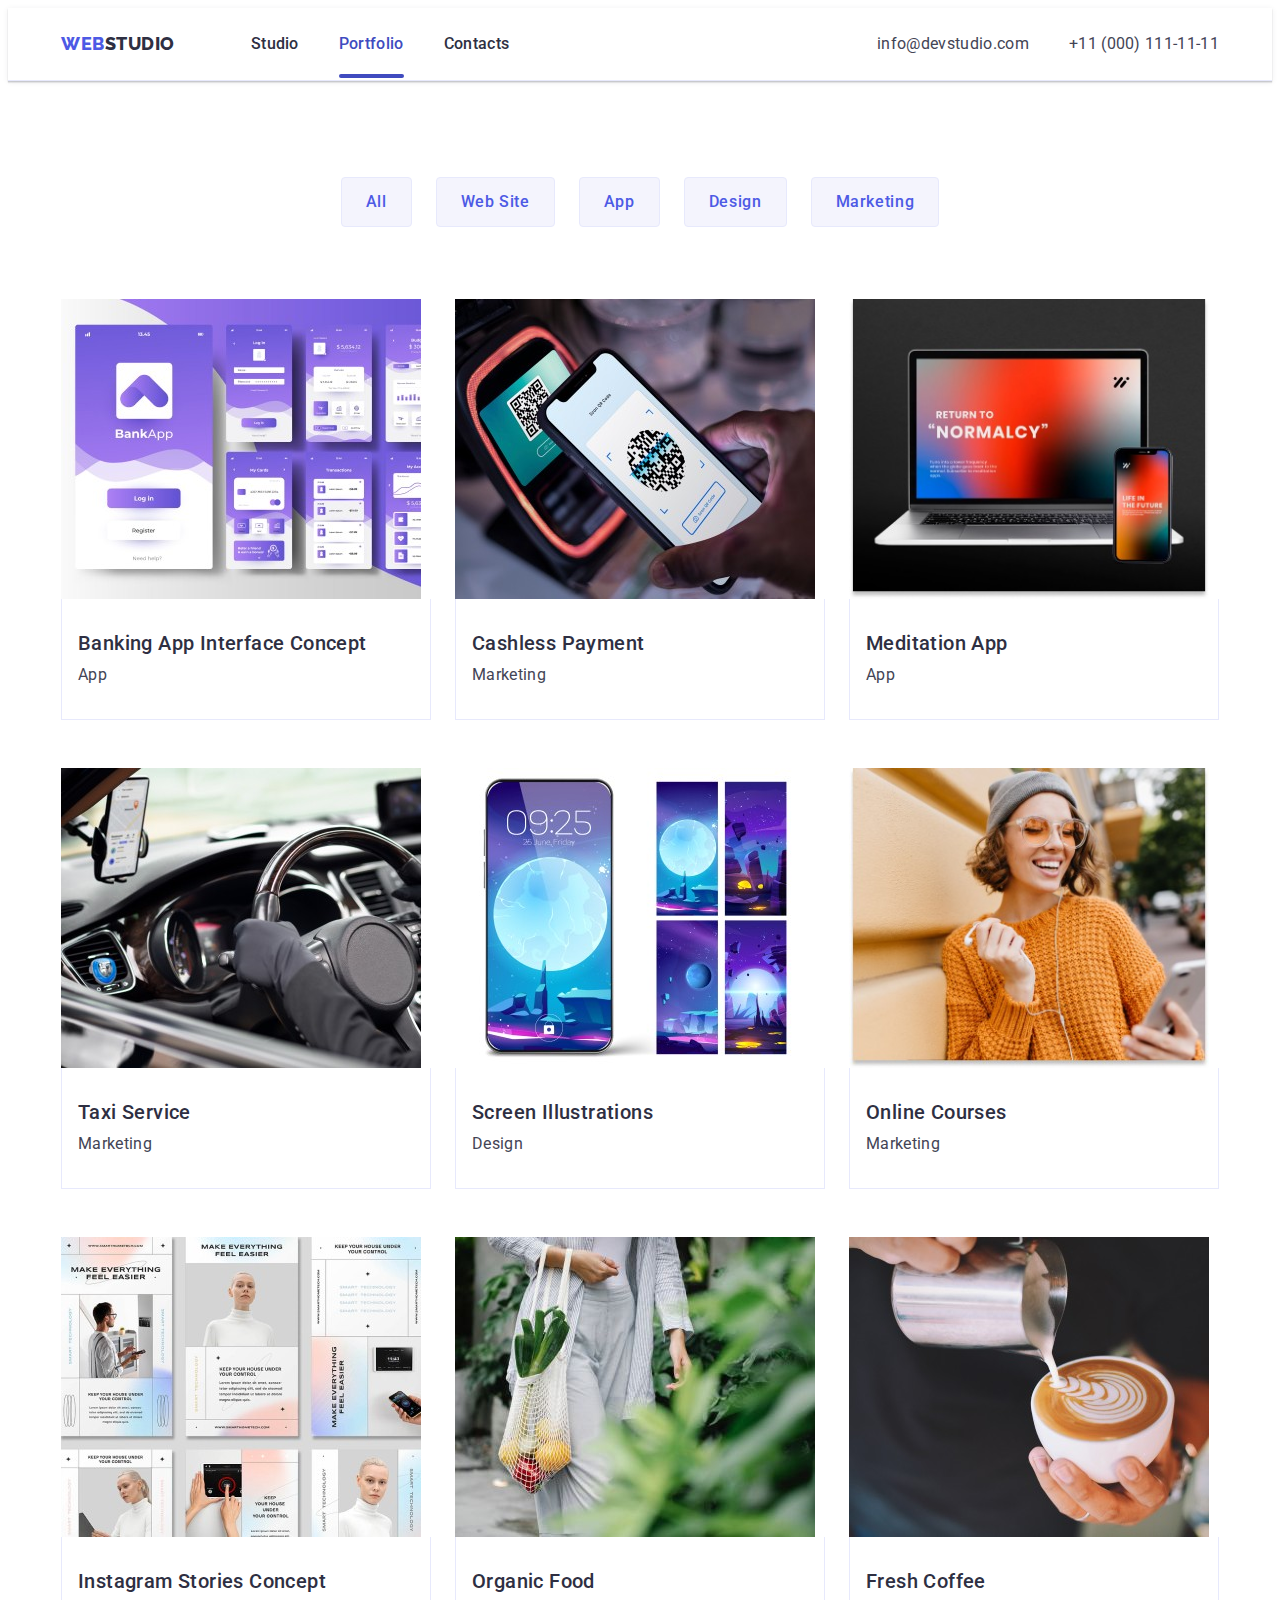
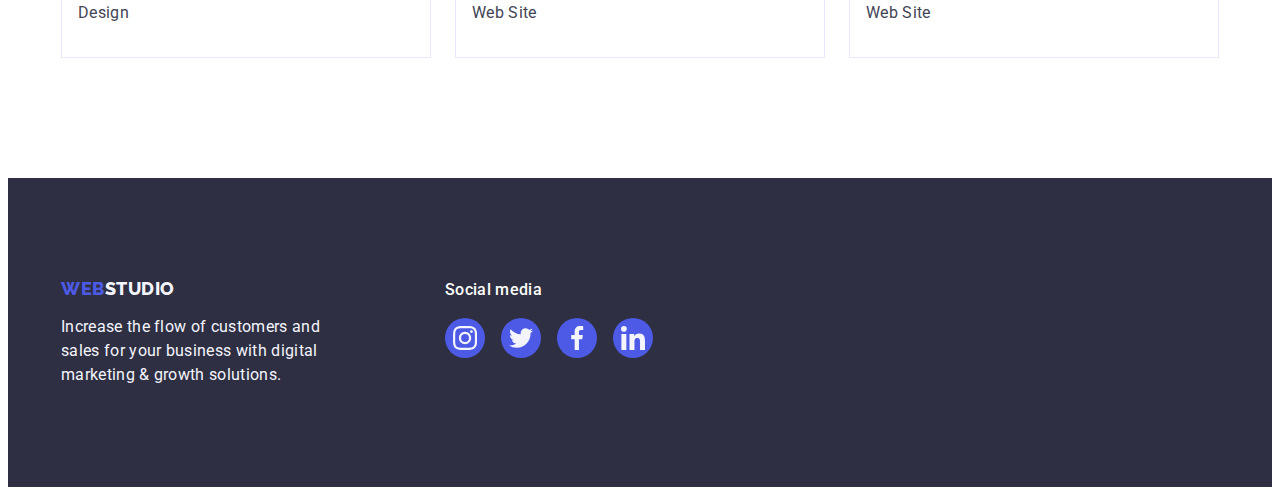
==== portfolio.html @ f7ad9fe5 "start" ====
<!DOCTYPE html>
<html lang="en">

<head>
    <meta charset="UTF-8">
    <meta http-equiv="X-UA-Compatible" content="IE=edge">
    <meta name="viewport" content="width=device-width, initial-scale=1.0">
    <meta name="description" content="WebStudio main page">
    <title>WebStudio - Effective Solutions for Your Business!</title>
    <link rel="preconnect" href="https://fonts.googleapis.com">
    <link rel="preconnect" href="https://fonts.gstatic.com" crossorigin>
    <link
        href="https://fonts.googleapis.com/css2?family=Raleway:wght@800&amp;family=Roboto:wght@400;500;700;900&amp;display=swap"
        rel="stylesheet">
    <link rel="stylesheet" href="https://cdnjs.cloudflare.com/ajax/libs/modern-normalize/2.0.0/modern-normalize.min.css"
        integrity="sha512-4xo8blKMVCiXpTaLzQSLSw3KFOVPWhm/TRtuPVc4WG6kUgjH6J03IBuG7JZPkcWMxJ5huwaBpOpnwYElP/m6wg=="
        crossorigin="anonymous" referrerpolicy="no-referrer" />

    <link rel="stylesheet" href="./css/styles.css">
</head>

<body>
    <header class="header">
        <div class="container header-container">
            <nav class="navigation-wrap">
                <a href="./index.html" class="logo link">Web<span class="header-studio-color">Studio</span></a>
                <ul class="list navigation-list">
                    <li><a href="./index.html" class="header-link link">Studio</a></li>
                    <li><a href="./portfolio.html" class="header-link link current">Portfolio</a></li>
                    <li><a href="" class="header-link link">Contacts</a></li>
                </ul>
            </nav>
            <address class="header-address">
                <ul class="list address-list">
                    <li> <a href="mailto:info@devstudio.com" class="contact-link link">info@devstudio.com</a> </li>
                    <li> <a href="tel:+110001111111" class="contact-link link">+11 (000) 111-11-11</a> </li>
                </ul>
            </address>
        </div>
    </header>

    <main>
        <section class="section portfolio-main-section">
            <div class="container">
                <h1 class="visually-hidden"> Our works </h1>

                <ul class="list portfolio-buttons-wrap">
                    <li><button type="button" class="portfolio-filter-button">All</button></li>
                    <li><button type="button" class="portfolio-filter-button">Web Site</button></li>
                    <li><button type="button" class="portfolio-filter-button">App</button></li>
                    <li><button type="button" class="portfolio-filter-button">Design</button></li>
                    <li><button type="button" class="portfolio-filter-button">Marketing</button></li>
                </ul>

                <ul class="list portfolio-project-wrap">
                    <li class="portfolio-project-item">
                        <a href="" class="link portfolio-project-link">
                            <div class="overlay-block">
                                <img src="./images/banking-app-interface.jpg" alt="The interface of a banking app"
                                    width="360" height="300">
                                <p class="overlay-text"> 14 Stylish and User-Friendly App Design Concepts · Task Manager
                                    App · Calorie Tracker App · Exotic Fruit Ecommerce App ·
                                    Cloud Storage App </p>
                            </div>
                            <div class="portfolio-item-wrap">
                                <h2 class="portfolio-project-subhead">Banking App Interface Concept</h2>
                                <p class="portfolio-project-text">App</p>
                            </div>
                        </a>
                    </li>
                    <li class="portfolio-project-item">
                        <a href="" class="link portfolio-project-link">
                            <div class="overlay-block">
                                <img src="./images/cashless-payment.jpg" alt="A phone scanning QR code for payment"
                                    width="360" height="300">
                                <p class="overlay-text"> 14 Stylish and User-Friendly App Design Concepts · Task Manager
                                    App · Calorie Tracker App · Exotic Fruit Ecommerce App ·
                                    Cloud Storage App </p>
                            </div>
                            <div class="portfolio-item-wrap">
                                <h2 class="portfolio-project-subhead">Cashless Payment</h2>
                                <p class="portfolio-project-text">Marketing</p>
                            </div>
                        </a>
                    </li>
                    <li class="portfolio-project-item">
                        <a href="" class="link portfolio-project-link">
                            <div class="overlay-block">
                                <img src="./images/meditation-app.jpg"
                                    alt="Interface of the meditation app on laptom and phone" width="360" height="300">
                                <p class="overlay-text"> 14 Stylish and User-Friendly App Design Concepts · Task Manager
                                    App · Calorie Tracker App · Exotic Fruit Ecommerce App ·
                                    Cloud Storage App </p>
                            </div>
                            <div class="portfolio-item-wrap">
                                <h2 class="portfolio-project-subhead">Meditation App</h2>
                                <p class="portfolio-project-text">App</p>
                            </div>
                        </a>
                    </li>
                    <li class="portfolio-project-item">
                        <a href="" class="link portfolio-project-link">
                            <div class="overlay-block">
                                <img src="./images/taxi-service.jpg"
                                    alt="A man driving a car looking at map on his phone" width="360" height="300">
                                <p class="overlay-text"> 14 Stylish and User-Friendly App Design Concepts · Task Manager
                                    App · Calorie Tracker App · Exotic Fruit Ecommerce App ·
                                    Cloud Storage App </p>
                            </div>
                            <div class="portfolio-item-wrap">
                                <h2 class="portfolio-project-subhead">Taxi Service</h2>
                                <p class="portfolio-project-text">Marketing</p>
                            </div>
                        </a>
                    </li>
                    <li class="portfolio-project-item">
                        <a href="" class="link portfolio-project-link">
                            <div class="overlay-block">
                                <img src="./images/screen-illustrations.jpg" alt=" Wallpapers with the Moon on a phone"
                                    width="360" height="300">
                                <p class="overlay-text"> 14 Stylish and User-Friendly App Design Concepts · Task Manager
                                    App · Calorie Tracker App · Exotic Fruit Ecommerce App ·
                                    Cloud Storage App </p>
                            </div>
                            <div class="portfolio-item-wrap">
                                <h2 class="portfolio-project-subhead">Screen Illustrations</h2>
                                <p class="portfolio-project-text">Design</p>
                            </div>
                        </a>
                    </li>
                    <li class="portfolio-project-item">
                        <a href="" class="link portfolio-project-link">
                            <div class="overlay-block">
                                <img src="./images/online-courses.jpg" alt="A happy woman looking at her phone"
                                    width="360" height="300">
                                <p class="overlay-text"> 14 Stylish and User-Friendly App Design Concepts · Task Manager
                                    App · Calorie Tracker App · Exotic Fruit Ecommerce App ·
                                    Cloud Storage App </p>
                            </div>
                            <div class="portfolio-item-wrap">
                                <h2 class="portfolio-project-subhead">Online Courses</h2>
                                <p class="portfolio-project-text">Marketing</p>
                            </div>
                        </a>
                    </li>
                    <li class="portfolio-project-item">
                        <a href="" class="link portfolio-project-link">
                            <div class="overlay-block">
                                <img src="./images/instagram-stories.jpg"
                                    alt="Various examples of stylelized Instagram stories" width="360" height="300">
                                <p class="overlay-text"> 14 Stylish and User-Friendly App Design Concepts · Task Manager
                                    App · Calorie Tracker App · Exotic Fruit Ecommerce App ·
                                    Cloud Storage App </p>
                            </div>
                            <div class="portfolio-item-wrap">
                                <h2 class="portfolio-project-subhead">Instagram Stories Concept</h2>
                                <p class="portfolio-project-text">Design</p>
                            </div>
                        </a>
                    </li>
                    <li class="portfolio-project-item">
                        <a href="" class="link portfolio-project-link">
                            <div class="overlay-block">
                                <img src="./images/organic-food.jpg" alt="A wooman walking with a bag of vegetables"
                                    width="360" height="300">
                                <p class="overlay-text"> 14 Stylish and User-Friendly App Design Concepts · Task Manager
                                    App · Calorie Tracker App · Exotic Fruit Ecommerce App ·
                                    Cloud Storage App </p>
                            </div>
                            <div class="portfolio-item-wrap">
                                <h2 class="portfolio-project-subhead">Organic Food</h2>
                                <p class="portfolio-project-text">Web Site</p>
                            </div>
                        </a>
                    </li>
                    <li class="portfolio-project-item">
                        <a href="" class="link portfolio-project-link">
                            <div class="overlay-block">
                                <img src="./images/fresh-coffee.jpg" alt="A man pouring himself a cofee" width="360"
                                    height="300">
                                <p class="overlay-text"> 14 Stylish and User-Friendly App Design Concepts · Task Manager
                                    App · Calorie Tracker App · Exotic Fruit Ecommerce App ·
                                    Cloud Storage App </p>
                            </div>
                            <div class="portfolio-item-wrap">
                                <h2 class="portfolio-project-subhead">Fresh Coffee</h2>
                                <p class="portfolio-project-text">Web Site</p>
                            </div>
                        </a>
                    </li>
                </ul>
            </div>
        </section>
    </main>

    <footer class="footer">
        <div class="container footer-container">
            <div class="footer-copyright">
                <a href="./index.html" class="logo link footer-logo">Web<span
                        class="footer-studio-color">Studio</span></a>
                <p class="copyright-text">Increase the flow of customers and sales for your business with digital
                    marketing
                    &
                    growth solutions.</p>
            </div>
            <div>
                <p class="footer-social-text">Social media</p>
                <ul class="list footer-social-list">
                    <li class="footer-social-item">
                        <a href="" class="footer-social-link">
                            <svg class="footer-social-icon" width="24" height="24">
                                <use href="./images/icons.svg#icon-instagram"></use>
                            </svg>
                        </a>
                    </li>
                    <li class="footer-social-item">
                        <a href="" class="footer-social-link">
                            <svg class="footer-social-icon" width="24" height="24">
                                <use href="./images/icons.svg#icon-twitter"></use>
                            </svg>
                        </a>
                    </li>
                    <li class="footer-social-item">
                        <a href="" class="footer-social-link">
                            <svg class="footer-social-icon" width="24" height="24">
                                <use href="./images/icons.svg#icon-facebook"></use>
                            </svg>
                        </a>
                    </li>
                    <li class="footer-social-item">
                        <a href="" class="footer-social-link">
                            <svg class="footer-social-icon" width="24" height="24">
                                <use href="./images/icons.svg#icon-linkedin"></use>
                            </svg>
                        </a>
                    </li>
                </ul>
            </div>
        </div>
    </footer>

</body>

</html>
---- css/styles.css ----
:root {
  --iris-color: #4d5ae5;
  --ocean-color: #404bbf;
  --navyblue-color: #2e2f42;
  --green-color: #31d0aa;
  --slate-color: #434455;
  --light-slate-color: #8e8f99;
  --cornflower-color: #e7e9fc;
  --cloud-color: #f4f4fd;
  --navyblue-modal-color: rgba(46, 47, 66, 0.4);
  --grey-color: rgba(46, 47, 66, 0.7);
  --white-color: #ffffff;
  --dairy-color: #fcfcfc;
}

body {
  font-family: "Roboto", sans-serif;
  color: #434455;
  background-color: #ffffff;
}

p,
ul,
ol,
h1,
h2,
h3,
h4,
h5,
h6 {
  margin: 0;
}

img {
  display: block;
}

ul {
  margin-top: 0;
  margin-bottom: 0;
  padding-left: 0;
}
.visually-hidden {
  position: absolute;
  width: 1px;
  height: 1px;
  margin: -1px;
  border: 0;
  padding: 0;

  white-space: nowrap;
  clip-path: inset(100%);
  clip: rect(0 0 0 0);
  overflow: hidden;
}

.logo {
  color: #4d5ae5;
  font-family: "Raleway", sans-serif;
  font-weight: 800;
  font-size: 18px;
  line-height: 1.17;
  letter-spacing: 0.03em;
  text-transform: uppercase;
  margin-right: 76px;
}

.link {
  text-decoration: none;
}

.list {
  list-style-type: none;
}

.container {
  width: 100%;
  max-width: 1158px;
  padding-left: 15px;
  padding-right: 15px;
  margin: 0 auto;
}

.section {
  padding-bottom: 120px;
}

/* -----------------Header---------------------*/

.header {
  padding-top: 24px;
  padding-bottom: 24px;
  border-bottom: 1px solid #e7e9fc;
  box-shadow: 0px 2px 1px rgba(46, 47, 66, 0.08),
    0px 1px 1px rgba(46, 47, 66, 0.16), 0px 1px 6px rgba(46, 47, 66, 0.08);
}

.header-container {
  display: flex;
}

.navigation-wrap {
  display: flex;
  align-items: center;
}

.navigation-list {
  display: flex;
  gap: 40px;
}

.header-studio-color {
  color: #2e2f42;
  font-family: "Raleway", sans-serif;
  font-weight: 800;
  font-size: 18px;
  line-height: 1.17;
  letter-spacing: 0.03em;
  text-transform: uppercase;
}

.header-link {
  font-weight: 500;
  font-size: 16px;
  line-height: 1.5;
  letter-spacing: 0.02em;
  color: #2e2f42;
  padding-top: 24px;
  padding-bottom: 24px;
  transition: color 250ms cubic-bezier(0.4, 0, 0.2, 1);
}

.header-link:hover {
  color: #404bbf;
}

.header-link:focus {
  color: #404bbf;
}

.header-address {
  color: #434455;
  font-style: normal;
  margin-left: auto;
}

.address-list {
  display: flex;
  gap: 40px;
}

.contact-link {
  font-weight: 400;
  font-size: 16px;
  line-height: 1.5;
  letter-spacing: 0.02em;
  font-style: normal;
  color: #434455;
  padding-top: 24px;
  padding-bottom: 24px;
  transition: color 250ms cubic-bezier(0.4, 0, 0.2, 1);
}
.contact-link:hover {
  color: #404bbf;
}

.contact-link:focus {
  color: #404bbf;
}

/* -----------------Footer---------------------*/

.footer {
  background-color: #2e2f42;
  padding: 100px 0;
}

.footer-container {
  display: flex;
  align-items: baseline;
}

.footer-studio-color {
  color: #f4f4fd;
}

.footer-copyright {
  margin-right: 120px;
}

.footer-logo {
  display: inline-block;
  margin-bottom: 16px;
}

.copyright-text {
  font-size: 16px;
  line-height: 1.5;
  letter-spacing: 0.02em;
  color: #f4f4fd;
  width: 100%;
  max-width: 264px;
}

.footer-social-text {
  font-weight: 500;
  font-size: 16px;
  line-height: 1.5;
  letter-spacing: 0.02em;
  color: #ffffff;
  margin-bottom: 16px;
}

.footer-social-list {
  display: flex;
  align-items: center;
  justify-content: center;
  gap: 16px;
  min-width: calc((100% - 16 * 3) / 4);
}

.footer-social-item {
  width: 40px;
  height: 40px;
}

.footer-social-link {
  width: 100%;
  height: 100%;
  border-radius: 50%;
  background-color: #4d5ae5;
  display: flex;
  align-items: center;
  justify-content: center;
  transition: background-color 250ms cubic-bezier(0.4, 0, 0.2, 1);
}

.footer-social-icon {
  fill: #f4f4fd;
}

.footer-social-link:hover {
  background-color: #31d0aa;
}

.footer-social-link:focus {
  background-color: #31d0aa;
}

/* -----------------Studio Hero-----------------*/

.hero-section {
  background-color: #2e2f42;
  padding: 188px 0;
  max-width: 1440px;
  margin: 0 auto;

  background-image: linear-gradient(
      to bottom,
      rgba(46, 47, 66, 0.7),
      rgba(46, 47, 66, 0.7)
    ),
    url(../images/hero-background.jpg);
  background-repeat: no-repeat;
  background-position: center center;
  background-size: cover;
}

.hero-head {
  color: #ffffff;
  font-weight: 700;
  font-size: 56px;
  line-height: 60px;
  text-align: center;
  letter-spacing: 0.02em;
  line-height: 1.07;
  max-width: 496px;
  margin: 0 auto 48px auto;
}

.studio-hero-button {
  background-color: #4d5ae5;
  color: #ffffff;
  box-shadow: 0px 4px 4px rgba(0, 0, 0, 0.15);
  border-radius: 4px;
  cursor: pointer;
  font-family: "Roboto", sans-serif;
  font-weight: 500;
  font-size: 16px;
  line-height: 1.5;
  letter-spacing: 0.04em;
  display: flex;
  flex-direction: row;
  align-items: flex-start;
  padding: 16px 32px;
  gap: 10px;
  border: none;
  display: block;
  margin: 0 auto;
  min-width: 169px;
  height: 56px;
  transition: background-color 250ms cubic-bezier(0.4, 0, 0.2, 1);
}

.studio-hero-button:hover {
  background-color: #404bbf;
}

.studio-hero-button:focus {
  background-color: #404bbf;
}

/* ---------------Studio About Us---------------*/

.about-us-section {
  padding: 120px 0;
}

.about-us-wrap {
  display: flex;
  gap: 24px;
}

.about-us-item {
  flex-basis: calc((100% - 24px * 3) / 4);
}

.about-us-box {
  width: 100%;
  min-height: 112px;
  background-color: #f4f4fd;
  border-radius: 4px;

  display: flex;
  align-items: center;
  justify-content: center;
  margin-bottom: 8px;
}

.about-us-icon {
}

.about-us-head {
  font-weight: 500;
  font-size: 20px;
  line-height: 1.2;
  letter-spacing: 0.02em;
  color: #2e2f42;
  margin-bottom: 8px;
}

.about-us-text {
  font-size: 16px;
  line-height: 1.5;
  letter-spacing: 0.02em;
  color: #434455;
}

/* ---------------Studio What We Do---------------*/

.we-doing-head {
  font-weight: 700;
  font-size: 36px;
  line-height: 1.11;
  text-align: center;
  letter-spacing: 0.02em;
  text-transform: capitalize;
  color: #2e2f42;
  margin-bottom: 72px;
}

.we-doing-list {
  display: flex;
  gap: 24px;
}

.we-doing-item {
  flex-basis: calc((100% - 2 * 24px) / 3);
}

/* ---------------Studio Our Team---------------*/

.our-team-section {
  background-color: #f4f4fd;
  padding: 120px 0;
}

.our-team-head {
  font-weight: 700;
  font-size: 36px;
  line-height: 1.11;
  text-align: center;
  letter-spacing: 0.02em;
  text-transform: capitalize;
  color: #2e2f42;
  margin-bottom: 72px;
}

.team-list {
  display: flex;
  gap: 24px;
}

.team-wrap {
  padding: 32px 0;
}

.our-team-item {
  background-color: #ffffff;
  border-radius: 0px 0px 4px 4px;
  box-shadow: 0px 1px 6px rgba(46, 47, 66, 0.08),
    0px 1px 1px rgba(46, 47, 66, 0.16), 0px 2px 1px rgba(46, 47, 66, 0.08);
}

.our-team-contacts {
  max-width: 232px;
  display: flex;
  justify-content: center;
  align-items: center;
  gap: 24px;
  margin: 8px 16px auto 16px;
}

.our-team-contact {
  width: 40px;
  height: 40px;
}

.our-team-link {
  min-width: 100%;
  min-height: 100%;
  border-radius: 50%;
  background-color: #4d5ae5;
  display: flex;
  align-items: center;
  justify-content: center;
  transition: background-color 250ms cubic-bezier(0.4, 0, 0.2, 1);
}

.our-team-link:hover {
  background-color: #404bbf;
}

.our-team-link:focus {
  background-color: #404bbf;
}

.our-team-icon {
  fill: #f4f4fd;
}

.our-team-subhead {
  font-weight: 500;
  font-size: 20px;
  line-height: 1.2;
  text-align: center;
  letter-spacing: 0.02em;
  color: #2e2f42;
  margin-bottom: 8px;
}

.our-team-text {
  font-size: 16px;
  line-height: 1.5;
  text-align: center;
  letter-spacing: 0.02em;
  color: #434455;
}

/* ---------------Studio Customers---------------*/

.customers-section {
  padding-top: 120px;
}

.customers-head {
  font-size: 36px;
  line-height: 1.11;

  text-align: center;
  letter-spacing: 0.02em;
  text-transform: capitalize;
  margin-bottom: 72px;

  color: #2e2f42;
}

.customers-list {
  display: flex;
  gap: 24px;
  justify-content: center;
}

.customers-item {
  width: calc((100% - 5 * 24px) / 6);
  min-height: 88px;
}

.customers-link {
  color: #8e8f99;
  display: block;
  width: 100%;
  height: 100%;
  border: 1px solid #8e8f99;
  border-radius: 4px;

  transition: border-color 250ms cubic-bezier(0.4, 0, 0.2, 1),
    color 250ms cubic-bezier(0.4, 0, 0.2, 1);

  display: flex;
  justify-content: center;
  align-items: center;
}

.customers-icon {
  fill: currentColor;
}

.customers-link:hover {
  border-color: #404bbf;
  color: #404bbf;
}

.customers-link:focus {
  border-color: #404bbf;
  color: #404bbf;
}

/* ---------------Poertfolio Page---------------*/

.portfolio-main-section {
  padding: 96px 0 120px 0;
}

.portfolio-buttons-wrap {
  display: flex;
  justify-content: center;
  margin-bottom: 72px;
  gap: 24px;
}

.portfolio-filter-button {
  color: #4d5ae5;
  background-color: #f4f4fd;
  font-family: "Roboto", sans-serif;
  font-weight: 500;
  font-size: 16px;
  line-height: 1.5;
  text-align: center;
  letter-spacing: 0.04em;
  cursor: pointer;
  padding: 12px 24px;
  border: 1px solid #e7e9fc;
  border-radius: 4px;
  transition: color 250ms cubic-bezier(0.4, 0, 0.2, 1),
    background-color 250ms cubic-bezier(0.4, 0, 0.2, 1),
    border-color 250ms cubic-bezier(0.4, 0, 0.2, 1),
    box-shadow 250ms cubic-bezier(0.4, 0, 0.2, 1);
}

.portfolio-filter-button:hover {
  color: #ffffff;
  background-color: #404bbf;
  border: 1px solid transparent;
  box-shadow: 0px 3px 1px rgba(0, 0, 0, 0.1), 0px 2px 1px rgba(0, 0, 0, 0.08),
    0px 2px 2px rgba(0, 0, 0, 0.12);
}

.portfolio-filter-button:focus {
  color: #ffffff;
  background-color: #404bbf;
  border: 1px solid transparent;
  box-shadow: 0px 3px 1px rgba(0, 0, 0, 0.1), 0px 2px 1px rgba(0, 0, 0, 0.08),
    0px 2px 2px rgba(0, 0, 0, 0.12);
}

.portfolio-project-wrap {
  display: flex;
  flex-wrap: wrap;
  justify-content: center;
  column-gap: 24px;
  row-gap: 48px;
}

.portfolio-project-item {
  width: calc((100% - 48px) / 3);
}

.portfolio-project-link {
  display: block;
  transition: box-shadow 250ms cubic-bezier(0.4, 0, 0.2, 1);
}

.portfolio-project-link:hover {
  box-shadow: 0px 1px 6px rgba(46, 47, 66, 0.08),
    0px 1px 1px rgba(46, 47, 66, 0.16), 0px 2px 1px rgba(46, 47, 66, 0.08);
}

.portfolio-project-link:focus {
  box-shadow: 0px 1px 6px rgba(46, 47, 66, 0.08),
    0px 1px 1px rgba(46, 47, 66, 0.16), 0px 2px 1px rgba(46, 47, 66, 0.08);
}

.portfolio-project-link:hover .overlay-text {
  transform: translateY(0%);
}

.portfolio-project-link:focus .overlay-text {
  transform: translateY(0%);
}

.overlay-block {
  position: relative;
  overflow: hidden;
}

.overlay-text {
  font-weight: 400;
  font-size: 16px;
  line-height: 1.5;
  letter-spacing: 0.02em;

  position: absolute;
  top: 0;
  left: 0;

  background-color: #4d5ae5;
  color: #f4f4fd;

  min-height: 300px;
  min-width: 360px;
  padding: 40px 32px;
  transform: translateY(100%);
  transition: transform 250ms cubic-bezier(0.4, 0, 0.2, 1);
}

.portfolio-item-wrap {
  border: 1px solid #e7e9fc;
  border-top: none;
  padding: 32px 16px;
  max-width: 360px;
}

.portfolio-project-subhead {
  font-weight: 500;
  font-size: 20px;
  line-height: 1.2;
  letter-spacing: 0.02em;
  color: #2e2f42;
  margin-bottom: 8px;
}

.portfolio-project-text {
  font-size: 16px;
  line-height: 1.5;
  letter-spacing: 0.02em;
  color: #434455;
}

/* ---------------Additional stylization---------------*/

.current {
  position: relative;
  color: #404bbf;
}

.current::after {
  content: "";
  position: absolute;
  left: 0;
  width: 100%;
  height: 4px;
  bottom: -1px;
  background-color: #404bbf;
  border-radius: 2px;
}

/* ---------------Hero Modal Window---------------*/

.backdrop {
  position: fixed;
  top: 0;
  z-index: 200;
  width: 100vw;
  height: 100vh;
  background-color: rgba(46, 47, 66, 0.4);

  transition: opacity 250ms cubic-bezier(0.4, 0, 0.2, 1),
    visibility 250ms cubic-bezier(0.4, 0, 0.2, 1);
}

.modal {
  position: absolute;
  top: 50%;
  left: 50%;
  transform: translate(-50%, -50%) scale(1);
  transition: transform 250ms cubic-bezier(0.4, 0, 0.2, 1);

  width: 408px;
  min-height: 584px;
  background-color: #fcfcfc;
  box-shadow: 0px 1px 1px rgba(0, 0, 0, 0.14), 0px 1px 3px rgba(0, 0, 0, 0.12),
    0px 2px 1px rgba(0, 0, 0, 0.2);
  border-radius: 4px;
}

.backdrop.is-hidden .modal {
  transform: translate(-50%, -50%) scale(0);
}

.modal-button {
  padding: 0;
  width: 24px;
  height: 24px;
  position: absolute;
  top: 24px;
  right: 24px;
  background-color: #e7e9fc;
  border: 1px solid rgba(0, 0, 0, 0.1);
  border-radius: 50%;
  cursor: pointer;

  display: flex;
  align-items: center;
  justify-content: center;

  transition: background-color 250ms cubic-bezier(0.4, 0, 0.2, 1),
    border 250ms cubic-bezier(0.4, 0, 0.2, 1);
}

.modal-button:hover {
  background-color: #404bbf;
  border: none;
}

.modal-button:focus {
  background-color: #404bbf;
  border: none;
}

.modal-button:hover .modal-close-icon {
  fill: #ffffff;
}

.modal-button:focus .modal-close-icon {
  fill: #ffffff;
}

.modal-close-icon {
  transition: fill 250ms cubic-bezier(0.4, 0, 0.2, 1);
}

.is-hidden {
  visibility: hidden;
  opacity: 0;
  pointer-events: none;
}
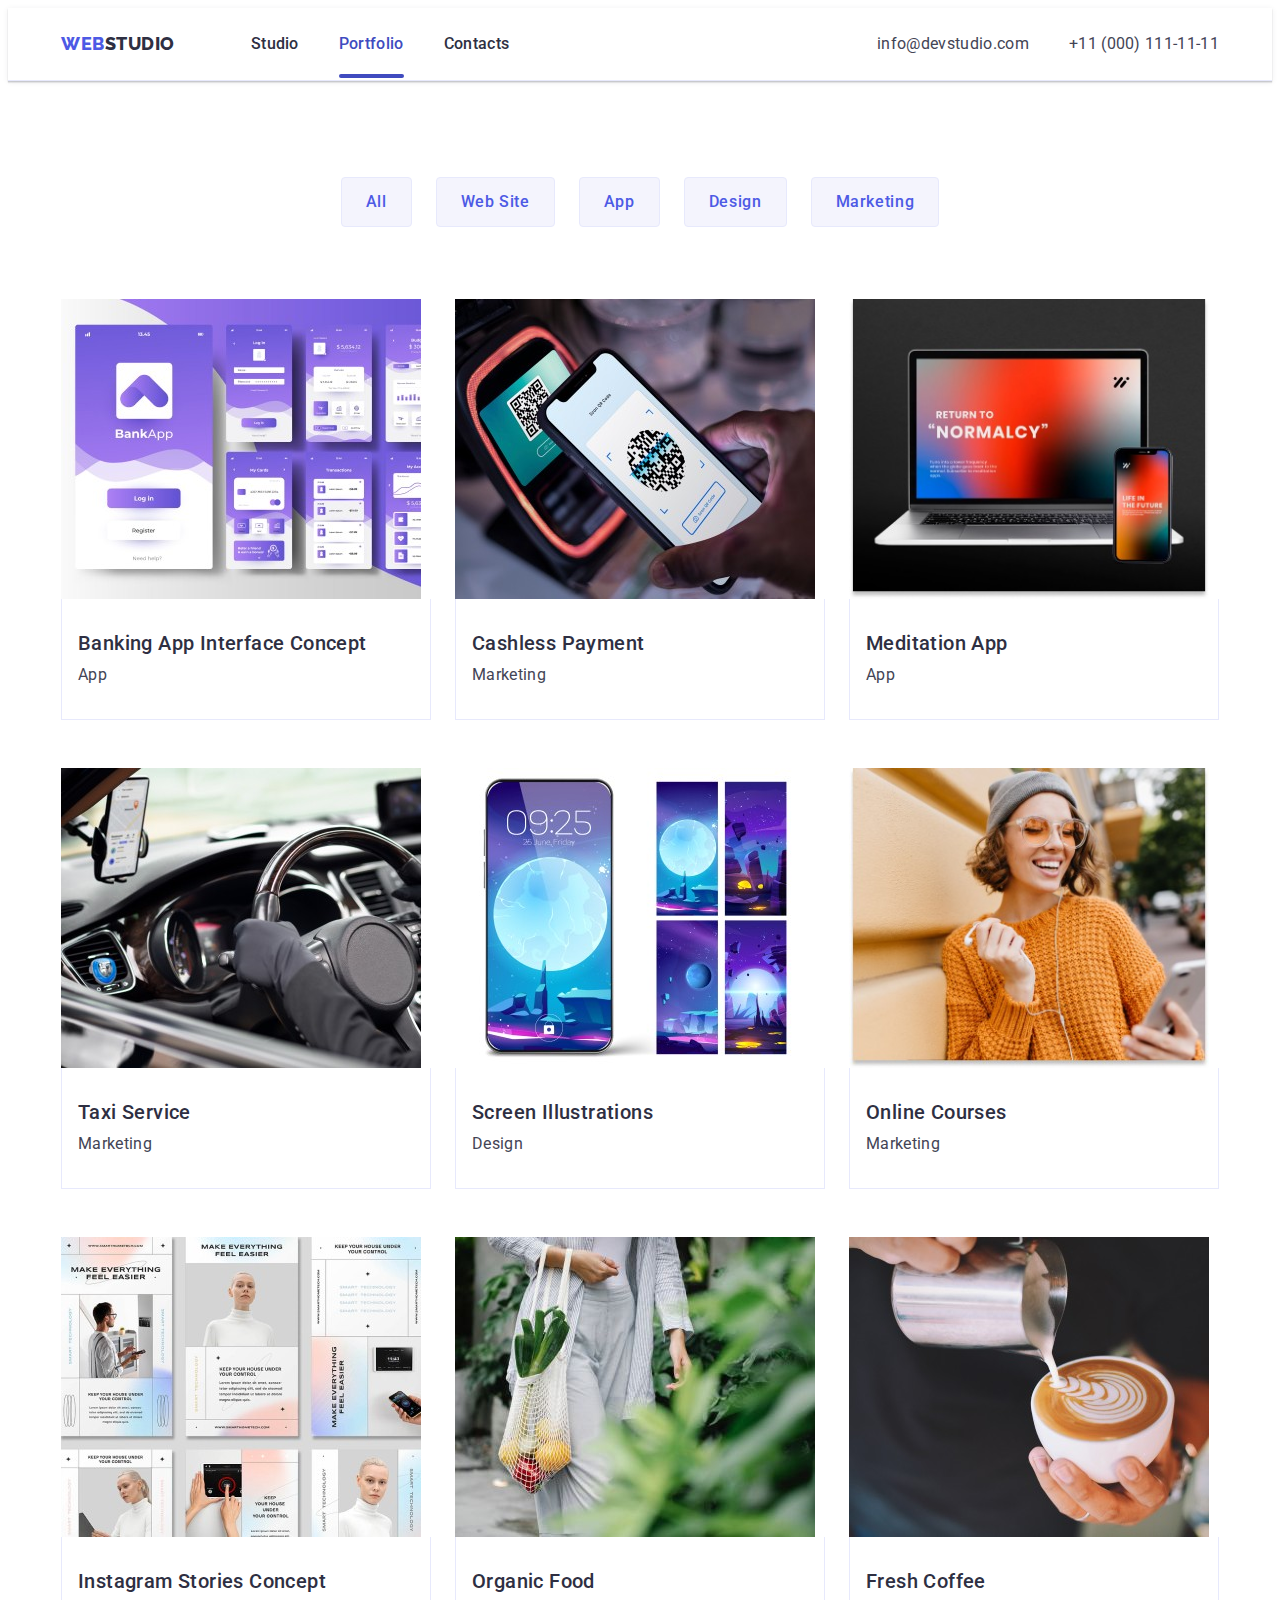
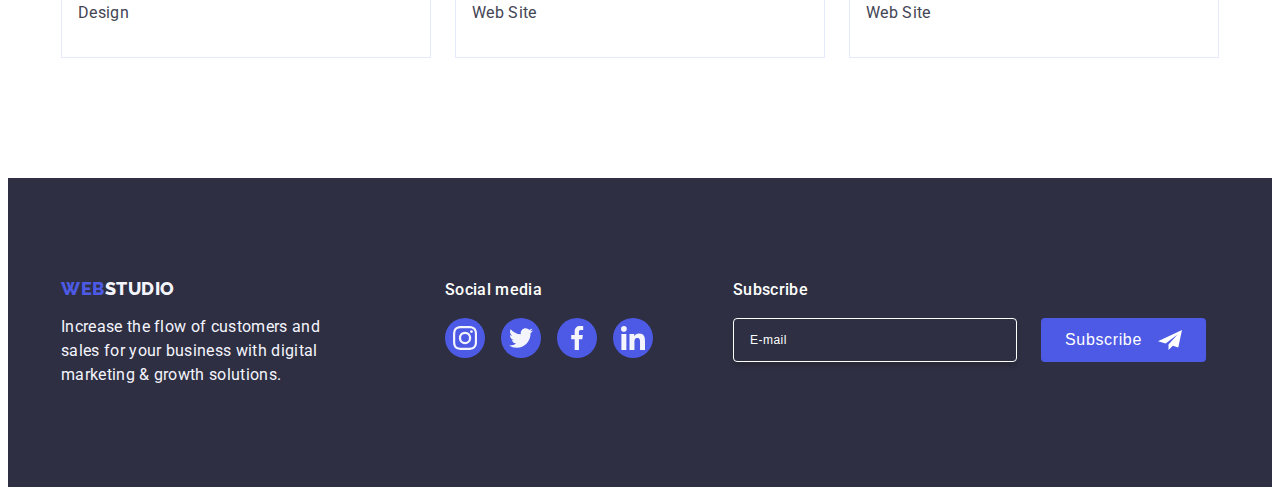
==== commit eacfe14f: "First submission" ====
--- a/portfolio.html
+++ b/portfolio.html
@@ -236,6 +236,18 @@
                     </li>
                 </ul>
             </div>
+            <div class="footer-subscribe-wrap">
+                <label class="footer-label" for="email-field"> Subscribe </label>
+                <div class="footer-input-wrap">
+                    <input type="email" name="email-field" class="footer-email-input" placeholder="E-mail">
+                    <button type="submit" name="email-subscribe-button" class="footer-subscribe-button">
+                        Subscribe
+                        <svg width="24" height="24" class="footer-button-icon">
+                            <use href="./images/icons.svg#icon-send"></use>
+                        </svg>
+                    </button>
+                </div>
+            </div>
         </div>
     </footer>
 
--- a/css/styles.css
+++ b/css/styles.css
@@ -69,6 +69,17 @@
   text-decoration: none;
 }
 
+.intext-link {
+  color: #4d5ae5;
+  text-decoration: underline;
+  transition: color 250ms cubic-bezier(0.4, 0, 0.2, 1);
+}
+
+.intext-link:hover,
+.intext-link:focus {
+  color: #404bbf;
+}
+
 .list {
   list-style-type: none;
 }
@@ -245,6 +256,80 @@
 
 .footer-social-link:focus {
   background-color: #31d0aa;
+}
+
+.footer-subscribe-wrap {
+  margin: 0 auto auto 80px;
+}
+
+.footer-label {
+  font-weight: 500;
+  font-size: 16px;
+  line-height: 1.5;
+  letter-spacing: 0.02em;
+  color: #ffffff;
+  margin-bottom: 16px;
+  display: block;
+}
+
+.footer-input-wrap {
+  display: flex;
+}
+
+.footer-email-input {
+  background-color: #2e2f42;
+  color: #ffffff;
+  font-size: 12px;
+  line-height: 24px;
+  letter-spacing: 0.48px;
+
+  min-width: 264px;
+  min-height: 40px;
+  flex-shrink: 0;
+  padding-left: 16px;
+
+  border-radius: 4px;
+  border: 1px solid #ffffff;
+  box-shadow: 0px 4px 4px 0px rgba(0, 0, 0, 0.15);
+  outline: none;
+}
+
+.footer-email-input::placeholder {
+  color: #ffffff;
+}
+
+.footer-subscribe-button {
+  background-color: #4d5ae5;
+  border-radius: 4px;
+  transition: background-color 250ms cubic-bezier(0.4, 0, 0.2, 1);
+
+  min-height: 40px;
+  min-width: 165px;
+  margin-left: 24px;
+
+  display: flex;
+  padding: 8px 24px;
+  justify-content: center;
+  align-items: center;
+  gap: 16px;
+
+  color: #ffffff;
+  font-size: 16px;
+  font-weight: 500;
+  line-height: 1.5;
+  letter-spacing: 0.64px;
+  text-align: center;
+
+  border: none;
+}
+
+.footer-subscribe-button:hover,
+.footer-subscribe-button:focus {
+  background-color: #404bbf;
+}
+
+.footer-button-icon {
+  fill: #ffffff;
 }
 
 /* -----------------Studio Hero-----------------*/
@@ -295,7 +380,6 @@
   padding: 16px 32px;
   gap: 10px;
   border: none;
-  display: block;
   margin: 0 auto;
   min-width: 169px;
   height: 56px;
@@ -702,13 +786,15 @@
   box-shadow: 0px 1px 1px rgba(0, 0, 0, 0.14), 0px 1px 3px rgba(0, 0, 0, 0.12),
     0px 2px 1px rgba(0, 0, 0, 0.2);
   border-radius: 4px;
+
+  padding: 72px 24px 24px 24px;
 }
 
 .backdrop.is-hidden .modal {
   transform: translate(-50%, -50%) scale(0);
 }
 
-.modal-button {
+.modal-close-button {
   padding: 0;
   width: 24px;
   height: 24px;
@@ -728,26 +814,176 @@
     border 250ms cubic-bezier(0.4, 0, 0.2, 1);
 }
 
-.modal-button:hover {
+.modal-close-button:hover {
   background-color: #404bbf;
   border: none;
 }
 
-.modal-button:focus {
+.modal-close-button:focus {
   background-color: #404bbf;
   border: none;
 }
 
-.modal-button:hover .modal-close-icon {
+.modal-close-button:hover .modal-close-icon {
   fill: #ffffff;
 }
 
-.modal-button:focus .modal-close-icon {
+.modal-close-button:focus .modal-close-icon {
   fill: #ffffff;
 }
 
 .modal-close-icon {
   transition: fill 250ms cubic-bezier(0.4, 0, 0.2, 1);
+}
+
+.modal-header {
+  color: #2e2f42;
+  text-align: center;
+  font-size: 16px;
+  font-weight: 500;
+  line-height: 1.5;
+  letter-spacing: 0.32px;
+
+  margin-bottom: 16px;
+  display: block;
+}
+
+.modal-input {
+  width: 100%;
+  min-height: 40px;
+  flex-shrink: 0;
+
+  border-radius: 4px;
+  border: 1px solid rgba(46, 47, 66, 0.4);
+
+  padding-left: 38px;
+  outline: none;
+  transition: border-color 250ms cubic-bezier(0.4, 0, 0.2, 1);
+}
+
+.modal-input-wrap {
+  position: relative;
+  margin-bottom: 8px;
+}
+
+.modal-icon {
+  fill: #2e2f42;
+  position: absolute;
+  left: 16px;
+  top: 50%;
+  transform: translateY(-50%);
+  transition: fill 250ms cubic-bezier(0.4, 0, 0.2, 1);
+}
+
+.modal-input:focus {
+  border-color: #4d5ae5;
+}
+
+.modal-input:focus + .modal-icon {
+  fill: #4d5ae5;
+}
+
+.modal-comment-field {
+  width: 100%;
+  min-height: 120px;
+  margin-bottom: 16px;
+  padding: 8px 16px;
+
+  flex-shrink: 0;
+  border-radius: 4px;
+  border: 1px solid rgba(46, 47, 66, 0.4);
+  outline: none;
+  resize: none;
+  transition: border-color 250ms cubic-bezier(0.4, 0, 0.2, 1);
+
+  color: rgba(46, 47, 66);
+  font-size: 12px;
+  line-height: 1.17;
+  letter-spacing: 0.48px;
+}
+
+.modal-comment-field::placeholder {
+  color: rgba(46, 47, 66, 0.4);
+}
+
+.modal-comment-field:focus {
+  border-color: #4d5ae5;
+}
+
+.modal-input-label {
+  color: #8e8f99;
+  font-size: 12px;
+  line-height: 1.17;
+  letter-spacing: 0.48px;
+  display: block;
+  margin-bottom: 4px;
+}
+
+.policy-checkbox {
+  width: 16px;
+  height: 16px;
+  border-radius: 2px;
+  border: 1px solid rgba(46, 47, 66, 0.4);
+  margin-right: 12px;
+  display: flex;
+  align-items: center;
+  justify-content: center;
+  fill: transparent;
+
+  transition: background-color 250ms cubic-bezier(0.4, 0, 0.2, 1),
+    border 250ms cubic-bezier(0.4, 0, 0.2, 1),
+    fill 250ms cubic-bezier(0.4, 0, 0.2, 1);
+}
+
+.modal-policy-text {
+  margin-bottom: 24px;
+
+  color: #8e8f99;
+  font-size: 12px;
+  line-height: 1.17;
+  letter-spacing: 0.48px;
+
+  display: flex;
+  align-items: center;
+}
+
+.modal-policy-text a {
+  display: block;
+  margin-left: 4px;
+}
+
+.policy-input:checked + .modal-policy-text .policy-checkbox {
+  background-color: #404bbf;
+  border: none;
+  fill: #f4f4fd;
+}
+
+.modal-submit-button {
+  width: 169px;
+  height: 56px;
+
+  border-radius: 4px;
+  background: #4d5ae5;
+  box-shadow: 0px 4px 4px 0px rgba(0, 0, 0, 0.15);
+  padding: 16px 32px;
+  margin: 0 auto;
+  display: block;
+
+  color: #ffffff;
+  text-align: center;
+  border: none;
+
+  font-size: 16px;
+  font-weight: 500;
+  line-height: 1.5;
+  letter-spacing: 0.64px;
+
+  transition: background-color 250ms cubic-bezier(0.4, 0, 0.2, 1);
+}
+
+.modal-submit-button:hover,
+.modal-submit-button:focus {
+  background-color: #404bbf;
 }
 
 .is-hidden {
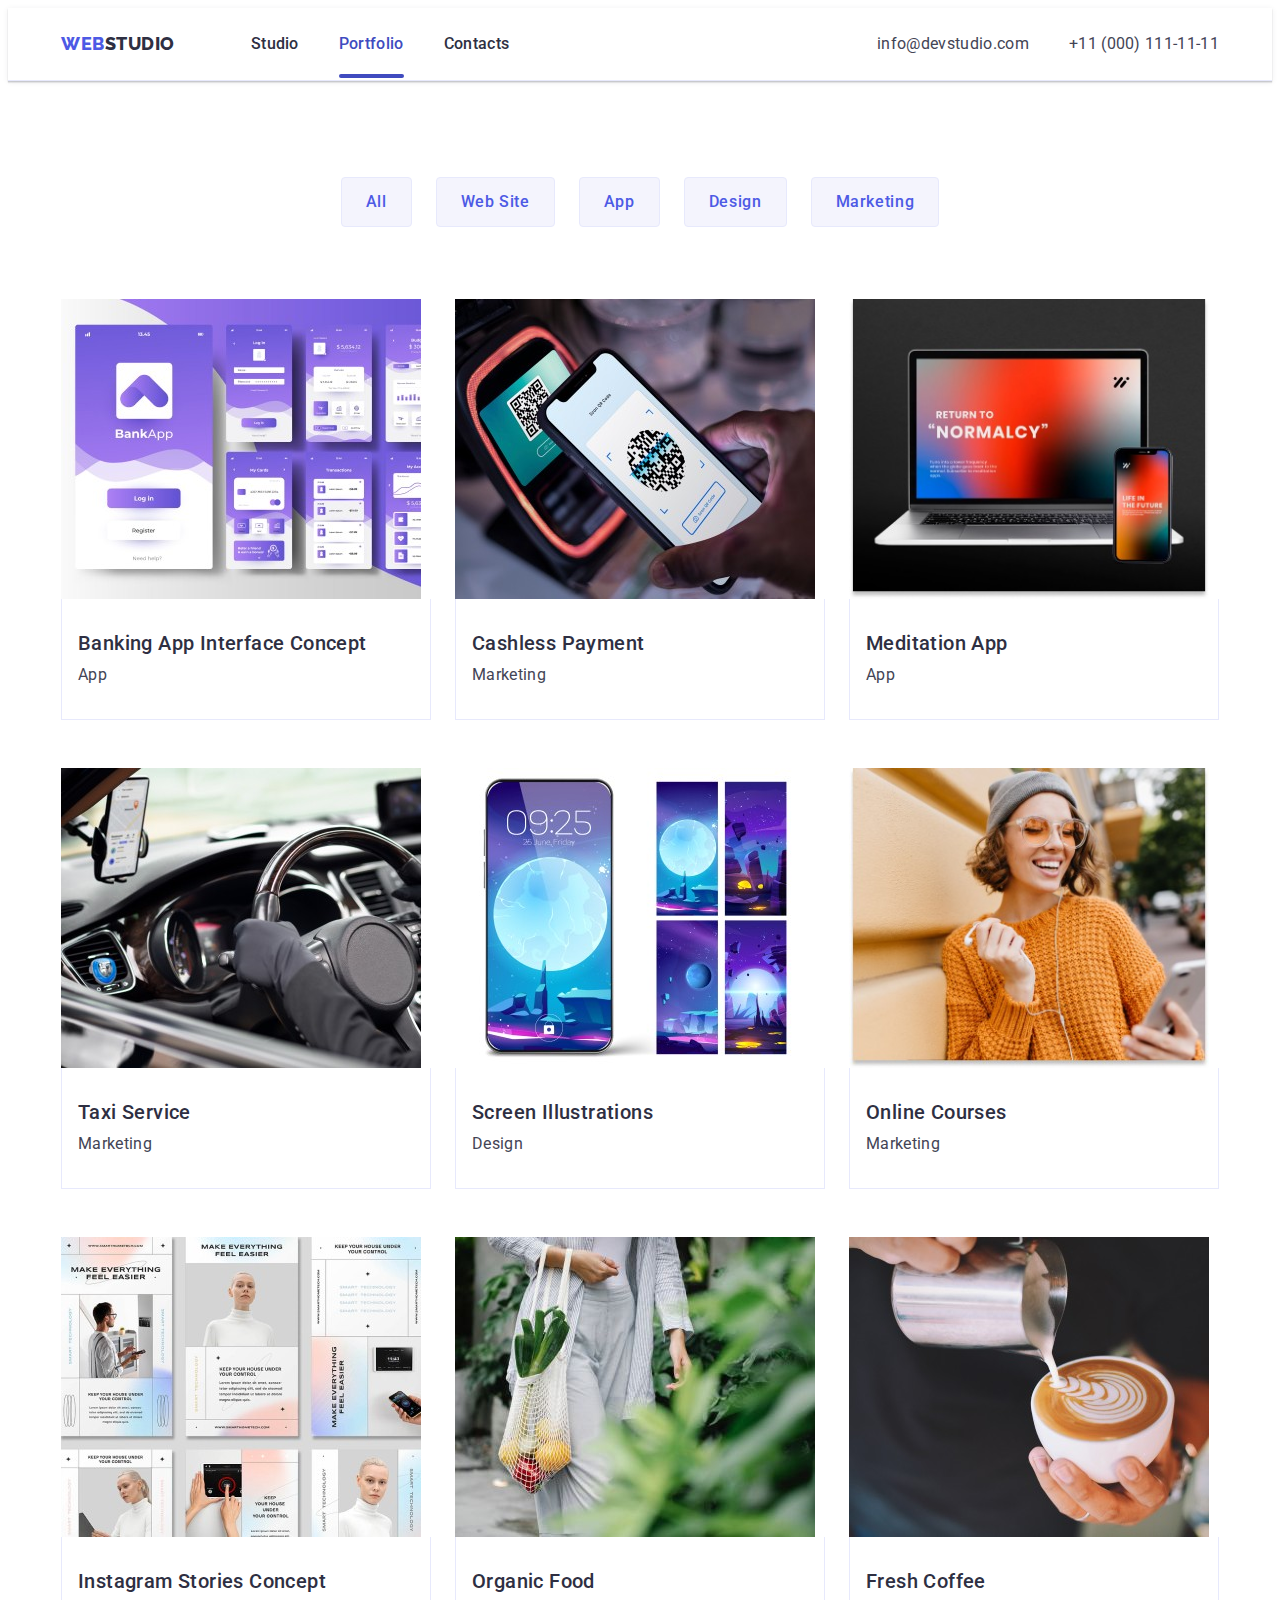
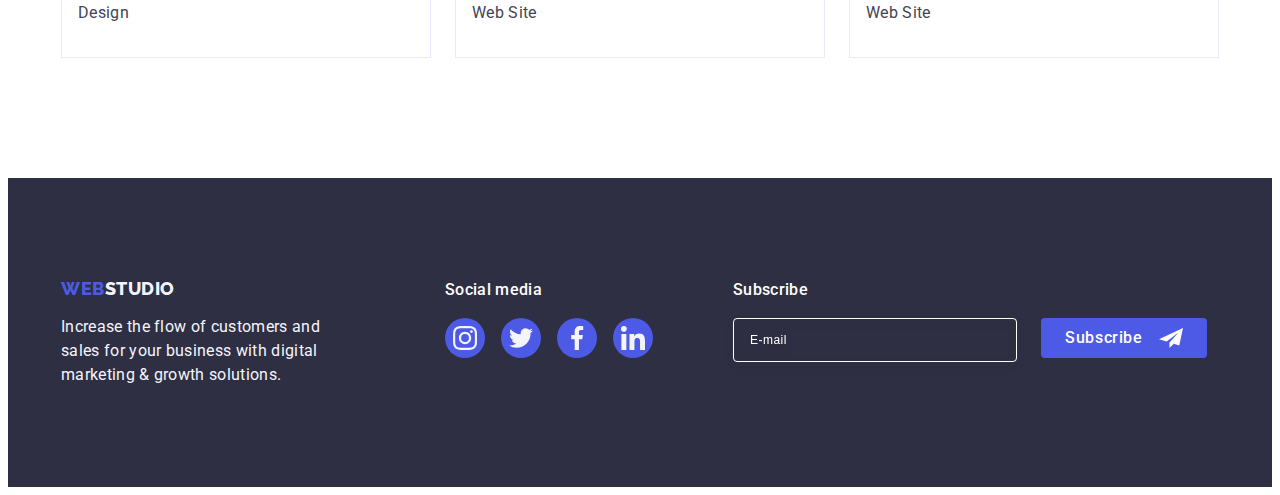
==== commit be467dc3: "Second submission" ====
--- a/portfolio.html
+++ b/portfolio.html
@@ -237,16 +237,18 @@
                 </ul>
             </div>
             <div class="footer-subscribe-wrap">
-                <label class="footer-label" for="email-field"> Subscribe </label>
-                <div class="footer-input-wrap">
-                    <input type="email" name="email-field" class="footer-email-input" placeholder="E-mail">
+                <p class="footer-label"> Subscribe </p>
+                <form class="footer-input-wrap">
+                    <label class="footer-input-label">
+                        <input type="email" name="email-field" class="footer-email-input" placeholder="E-mail">
+                    </label>
                     <button type="submit" name="email-subscribe-button" class="footer-subscribe-button">
                         Subscribe
                         <svg width="24" height="24" class="footer-button-icon">
                             <use href="./images/icons.svg#icon-send"></use>
                         </svg>
                     </button>
-                </div>
+                </form>
             </div>
         </div>
     </footer>
--- a/css/styles.css
+++ b/css/styles.css
@@ -70,7 +70,7 @@
 }
 
 .intext-link {
-  color: #4d5ae5;
+  color: var(--iris-color);
   text-decoration: underline;
   transition: color 250ms cubic-bezier(0.4, 0, 0.2, 1);
 }
@@ -269,19 +269,22 @@
   letter-spacing: 0.02em;
   color: #ffffff;
   margin-bottom: 16px;
-  display: block;
 }
 
 .footer-input-wrap {
   display: flex;
+  gap: 24px;
+}
+
+.footer-input-label {
 }
 
 .footer-email-input {
-  background-color: #2e2f42;
+  background-color: transparent;
   color: #ffffff;
   font-size: 12px;
-  line-height: 24px;
-  letter-spacing: 0.48px;
+  line-height: 1.5;
+  letter-spacing: 0.04em;
 
   min-width: 264px;
   min-height: 40px;
@@ -290,7 +293,7 @@
 
   border-radius: 4px;
   border: 1px solid #ffffff;
-  box-shadow: 0px 4px 4px 0px rgba(0, 0, 0, 0.15);
+  filter: drop-shadow(0px 4px 4px rgba(0, 0, 0, 0.15));
   outline: none;
 }
 
@@ -300,27 +303,28 @@
 
 .footer-subscribe-button {
   background-color: #4d5ae5;
+  transition: background-color 250ms cubic-bezier(0.4, 0, 0.2, 1);
+
+  height: 40px;
+  min-width: 165px;
+
+  display: flex;
+  padding: 8px 24px;
+  justify-content: center;
+  align-items: center;
+
+  color: #ffffff;
+  font-size: 16px;
+  font-weight: 500;
+  line-height: 1.5;
+  letter-spacing: 0.04em;
+  text-align: center;
+  font-family: "Roboto", sans-serif;
+
+  border: none;
   border-radius: 4px;
-  transition: background-color 250ms cubic-bezier(0.4, 0, 0.2, 1);
-
-  min-height: 40px;
-  min-width: 165px;
-  margin-left: 24px;
-
-  display: flex;
-  padding: 8px 24px;
-  justify-content: center;
-  align-items: center;
-  gap: 16px;
-
-  color: #ffffff;
-  font-size: 16px;
-  font-weight: 500;
-  line-height: 1.5;
-  letter-spacing: 0.64px;
-  text-align: center;
-
-  border: none;
+
+  cursor: pointer;
 }
 
 .footer-subscribe-button:hover,
@@ -330,6 +334,7 @@
 
 .footer-button-icon {
   fill: #ffffff;
+  margin-left: 16px;
 }
 
 /* -----------------Studio Hero-----------------*/
@@ -848,22 +853,26 @@
   display: block;
 }
 
+.modal-input-wrap {
+  margin-bottom: 8px;
+}
+
 .modal-input {
   width: 100%;
-  min-height: 40px;
+  height: 40px;
   flex-shrink: 0;
 
   border-radius: 4px;
   border: 1px solid rgba(46, 47, 66, 0.4);
+  background-color: transparent;
 
   padding-left: 38px;
-  outline: none;
+  outline: transparent;
   transition: border-color 250ms cubic-bezier(0.4, 0, 0.2, 1);
 }
 
-.modal-input-wrap {
+.modal-icon-wrap {
   position: relative;
-  margin-bottom: 8px;
 }
 
 .modal-icon {
@@ -883,6 +892,10 @@
   fill: #4d5ae5;
 }
 
+.modal-comment-wrap {
+  margin-bottom: 16px;
+}
+
 .modal-comment-field {
   width: 100%;
   min-height: 120px;
@@ -892,14 +905,15 @@
   flex-shrink: 0;
   border-radius: 4px;
   border: 1px solid rgba(46, 47, 66, 0.4);
-  outline: none;
+  outline: transparent;
   resize: none;
   transition: border-color 250ms cubic-bezier(0.4, 0, 0.2, 1);
 
-  color: rgba(46, 47, 66);
+  color: rgba(46, 47, 66, 0.4);
+  background-color: transparent;
   font-size: 12px;
   line-height: 1.17;
-  letter-spacing: 0.48px;
+  letter-spacing: 0.04em;
 }
 
 .modal-comment-field::placeholder {
@@ -911,12 +925,16 @@
 }
 
 .modal-input-label {
-  color: #8e8f99;
+  color: var(--light-slate-color);
   font-size: 12px;
   line-height: 1.17;
-  letter-spacing: 0.48px;
+  letter-spacing: 0.04em;
   display: block;
   margin-bottom: 4px;
+}
+
+.policy-check-wrap {
+  margin-bottom: 24px;
 }
 
 .policy-checkbox {
@@ -925,7 +943,7 @@
   border-radius: 2px;
   border: 1px solid rgba(46, 47, 66, 0.4);
   margin-right: 12px;
-  display: flex;
+  display: inline-flex;
   align-items: center;
   justify-content: center;
   fill: transparent;
@@ -938,10 +956,10 @@
 .modal-policy-text {
   margin-bottom: 24px;
 
-  color: #8e8f99;
+  color: var(--light-slate-color);
   font-size: 12px;
   line-height: 1.17;
-  letter-spacing: 0.48px;
+  letter-spacing: 0.04em;
 
   display: flex;
   align-items: center;
@@ -953,17 +971,17 @@
 }
 
 .policy-input:checked + .modal-policy-text .policy-checkbox {
-  background-color: #404bbf;
+  background-color: var(--ocean-color);
   border: none;
-  fill: #f4f4fd;
+  fill: var(--cloud-color);
 }
 
 .modal-submit-button {
-  width: 169px;
+  min-width: 169px;
   height: 56px;
 
   border-radius: 4px;
-  background: #4d5ae5;
+  background-color: #4d5ae5;
   box-shadow: 0px 4px 4px 0px rgba(0, 0, 0, 0.15);
   padding: 16px 32px;
   margin: 0 auto;
@@ -972,11 +990,13 @@
   color: #ffffff;
   text-align: center;
   border: none;
-
+  cursor: pointer;
+
+  font-family: "Roboto", sans-serif;
   font-size: 16px;
   font-weight: 500;
   line-height: 1.5;
-  letter-spacing: 0.64px;
+  letter-spacing: 0.04em;
 
   transition: background-color 250ms cubic-bezier(0.4, 0, 0.2, 1);
 }
